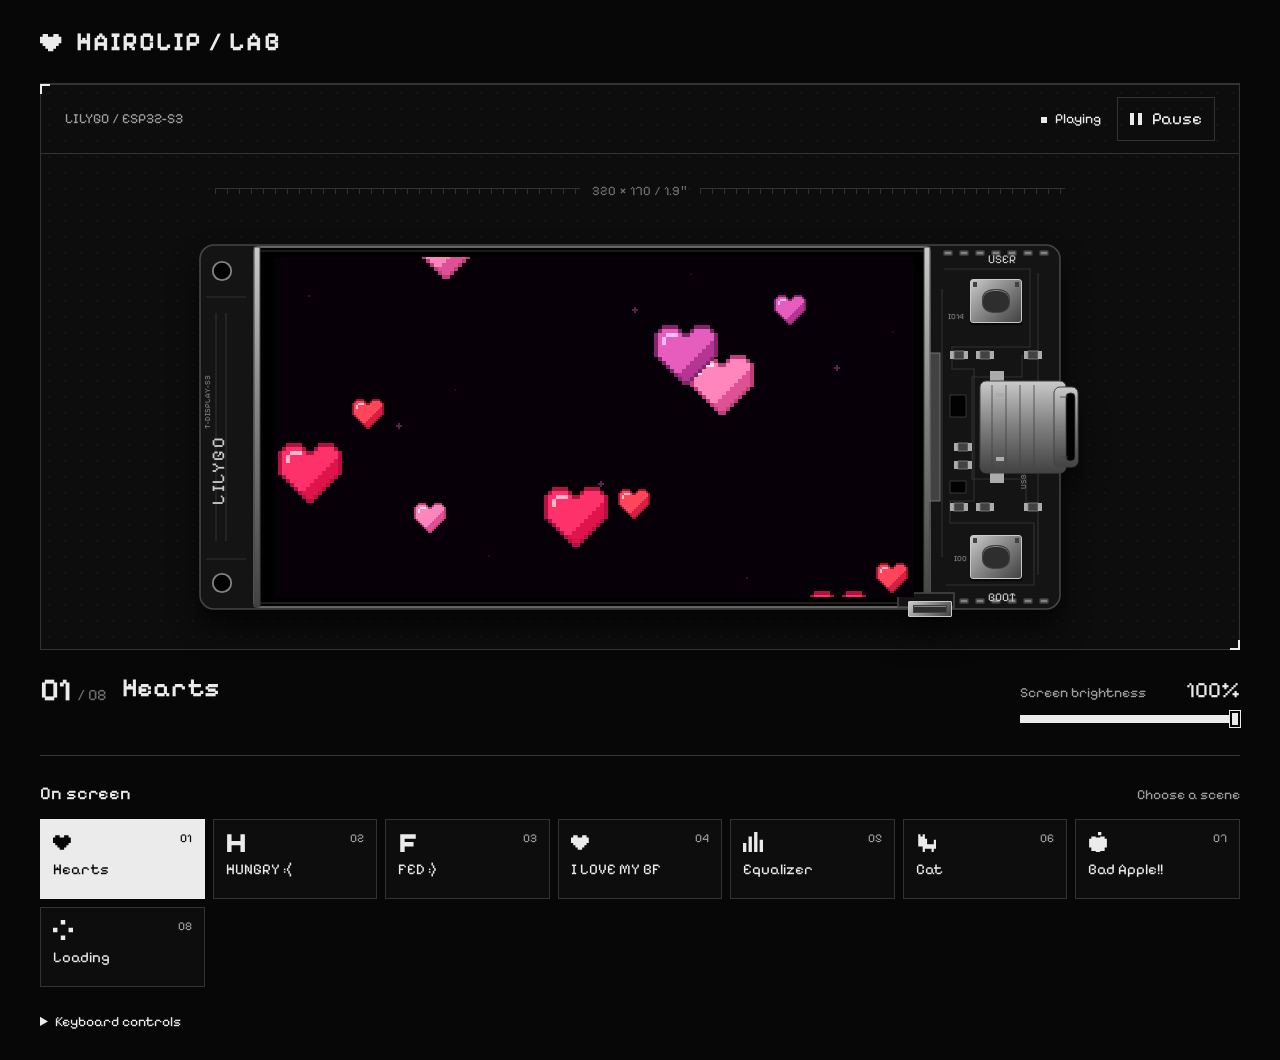
==== preview.html @ 1c654a0e "Add hair clip firmware, offline simulator and English documentation" ====
<!doctype html>
<html lang="en">
<head>
  <meta charset="utf-8">
  <meta name="viewport" content="width=device-width, initial-scale=1">
  <meta name="theme-color" content="#0b0b0b">
  <title>Hairclip Lab — LilyGO T-Display-S3</title>
  <link rel="stylesheet" href="simulator.css">
  <link rel="preload" href="assets/fonts/PixelifySans.ttf" as="font" type="font/ttf" crossorigin>
</head>
<body>
  <header class="masthead shell">
    <div class="wordmark"><svg viewBox="0 0 18 18" aria-hidden="true"><path d="M2 3h4v2h4V3h4v2h2v5h-2v2h-2v2h-2v2H6v-2H4v-2H2v-2H0V5h2z"/></svg><span>HAIRCLIP / LAB</span></div>
  </header>
  <main class="shell">
    <section class="workbench" id="workbench" aria-label="Interactive LilyGO T-Display-S3 model" data-paused="false">
      <div class="bench-toolbar">
        <span class="board-title">LILYGO / ESP32-S3</span>
        <div class="bench-actions">
          <span class="play-status" id="play-status" role="status">Playing</span>
          <button class="pause-button" id="pause" aria-pressed="false" aria-label="Pause animation"><span class="pause-icon" aria-hidden="true"></span><span id="pause-label">Pause</span></button>
        </div>
      </div>
      <div class="device-stage">
        <div class="measure" aria-hidden="true">320 × 170 / 1.9″</div>
        <div class="board-model" id="board-model">
          <svg class="hardware" viewBox="0 0 480 214" role="img" aria-label="Front view of the board: USER at upper right, BOOT at lower right, USB-C between them, RST on the bottom edge">
            <defs>
              <linearGradient id="steel" x1="0" y1="0" x2="0" y2="1">
                <stop offset="0" stop-color="var(--color-metal-light)"/>
                <stop offset=".46" stop-color="var(--color-metal)"/>
                <stop offset="1" stop-color="var(--color-metal-dark)"/>
              </linearGradient>
            </defs>
            <rect class="pcb" x="20" y="16" width="430" height="182" rx="7"/>
            <path class="trace" d="M392 28h43v39h-39v11h11v66h-12v11h42v31h-44M431 71v11h-25v51h27v12M391 38v134M439 30v151"/>
            <path class="trace" d="M23 42h20M23 173h20M28 50v114M33 50v114"/>
            <circle class="hole" cx="31" cy="29" r="4.6"/><circle class="hole" cx="31" cy="185" r="4.6"/>
            <text class="print" x="32" y="146" transform="rotate(-90 32 146)" style="font-size:9px;letter-spacing:.8px">LILYGO</text>
            <text class="tiny-print" x="25" y="108" transform="rotate(-90 25 108)">T-DISPLAY-S3</text>
            <rect class="bezel" x="47" y="17" width="338" height="180" rx="2"/>
            <rect class="glass" x="52" y="19" width="329" height="176"/>
            <path class="rib" d="M49 19h334M49 195h334"/>
            <path class="metal" d="M47 17h3v180h-3zM382 17h3v180h-3z"/>
            <rect class="component" x="385" y="70" width="5" height="74"/>
            <rect class="pad" x="392" y="19" width="4" height="2" rx=".3"/>
<rect class="pad" x="400" y="19" width="4" height="2" rx=".3"/>
<rect class="pad" x="408" y="19" width="4" height="2" rx=".3"/>
<rect class="pad" x="416" y="19" width="4" height="2" rx=".3"/>
<rect class="pad" x="424" y="19" width="4" height="2" rx=".3"/>
<rect class="pad" x="432" y="19" width="4" height="2" rx=".3"/>
<rect class="pad" x="440" y="19" width="4" height="2" rx=".3"/>
<rect class="pad" x="392" y="193" width="4" height="2" rx=".3"/>
<rect class="pad" x="400" y="193" width="4" height="2" rx=".3"/>
<rect class="pad" x="408" y="193" width="4" height="2" rx=".3"/>
<rect class="pad" x="416" y="193" width="4" height="2" rx=".3"/>
<rect class="pad" x="424" y="193" width="4" height="2" rx=".3"/>
<rect class="pad" x="432" y="193" width="4" height="2" rx=".3"/>
<rect class="pad" x="440" y="193" width="4" height="2" rx=".3"/>
            <g transform="translate(395 69)"><rect class="solder" width="2" height="4"/><rect class="component" x="2" width="5" height="4"/><rect class="solder" x="7" width="2" height="4"/></g>
<g transform="translate(408 69)"><rect class="solder" width="2" height="4"/><rect class="component" x="2" width="5" height="4"/><rect class="solder" x="7" width="2" height="4"/></g>
<g transform="translate(432 69)"><rect class="solder" width="2" height="4"/><rect class="component" x="2" width="5" height="4"/><rect class="solder" x="7" width="2" height="4"/></g>
<g transform="translate(395 145)"><rect class="solder" width="2" height="4"/><rect class="component" x="2" width="5" height="4"/><rect class="solder" x="7" width="2" height="4"/></g>
<g transform="translate(408 145)"><rect class="solder" width="2" height="4"/><rect class="component" x="2" width="5" height="4"/><rect class="solder" x="7" width="2" height="4"/></g>
<g transform="translate(432 145)"><rect class="solder" width="2" height="4"/><rect class="component" x="2" width="5" height="4"/><rect class="solder" x="7" width="2" height="4"/></g>
<g transform="translate(397 124)"><rect class="solder" width="2" height="4"/><rect class="component" x="2" width="5" height="4"/><rect class="solder" x="7" width="2" height="4"/></g>
<g transform="translate(397 115)"><rect class="solder" width="2" height="4"/><rect class="component" x="2" width="5" height="4"/><rect class="solder" x="7" width="2" height="4"/></g>
<g transform="translate(434 124)"><rect class="solder" width="2" height="4"/><rect class="component" x="2" width="5" height="4"/><rect class="solder" x="7" width="2" height="4"/></g>
<g transform="translate(434 115)"><rect class="solder" width="2" height="4"/><rect class="component" x="2" width="5" height="4"/><rect class="solder" x="7" width="2" height="4"/></g>
            <text class="print" x="414" y="25">USER</text>
            <text class="print" x="414" y="194">BOOT</text>
            <text class="tiny-print" x="394" y="53">IO14</text>
            <text class="tiny-print" x="397" y="174">IO0</text>
            <text class="tiny-print" x="369" y="189">RST</text>
            <text class="tiny-print" x="433" y="138" transform="rotate(-90 433 138)">USB-C</text>
            <rect class="chip" x="395" y="91" width="8" height="11"/>
            <rect class="chip" x="395" y="134" width="8" height="6"/>
            <rect class="solder" x="415" y="79" width="7" height="5"/>
            <rect class="solder" x="415" y="130" width="7" height="5"/>
            <rect class="metal" x="410" y="84" width="43" height="46" rx="3"/>
            <rect class="metal" x="447" y="87" width="12" height="40" rx="3"/>
            <rect class="chip" x="453" y="90" width="4.5" height="34" rx="2"/>
            <path class="rib" d="M416 86v41M423 86v41M430 86v41M437 86v41M450 92h4M450 122h4"/>
            <rect class="solder" x="418" y="90" width="4" height="2"/><rect class="solder" x="418" y="122" width="4" height="2"/>
            <rect class="pcb" x="369" y="190" width="28" height="7"/>
          </svg>
          <canvas id="screen" width="320" height="170" aria-label="Hairclip display, 320 by 170 pixels"></canvas>
          <button class="physical-button user" id="next" aria-label="USER: next scene; hold to increase brightness" title="USER · next scene / hold: brighter"><span class="switch-housing" aria-hidden="true"><span class="switch-cap"></span></span></button>
          <button class="physical-button boot" id="prev" aria-label="BOOT: previous scene; hold to decrease brightness" title="BOOT · previous scene / hold: dimmer"><span class="switch-housing" aria-hidden="true"><span class="switch-cap"></span></span></button>
          <button class="physical-button rst" id="reset" aria-label="RST: restart simulator" title="RST · restart"><span class="switch-housing" aria-hidden="true"><span class="switch-cap"></span></span></button>
        </div>
      </div>
    </section>
    <section class="readout" aria-label="Current scene and brightness">
      <div class="current-mode">
        <div class="mode-index"><span id="mode-number">01</span><span class="total">/ 08</span></div>
        <div class="mode-copy"><h2 id="mode-name">Hearts</h2></div>
      </div>
      <div class="brightness">
        <div class="brightness-label"><label for="brightness-slider">Screen brightness</label><output id="brightness-value" for="brightness-slider">100%</output></div>
        <div class="brightness-track" aria-hidden="true"><div class="brightness-level" id="brightness-level"></div></div>
        <input class="brightness-slider" id="brightness-slider" type="range" min="20" max="255" value="255" step="1" aria-label="Screen brightness">
      </div>
    </section>
    <section class="scenes" aria-label="Animation selection">
      <div class="section-head"><h3>On screen</h3><span>Choose a scene</span></div>
      <div class="scene-picker" id="scene-picker">
          <button class="scene-button" data-scene="0" aria-pressed="true" aria-label="Scene 1: Hearts">
            <svg viewBox="0 0 18 18" aria-hidden="true"><path d="M2 3h4v2h4V3h4v2h2v5h-2v2h-2v2h-2v2H6v-2H4v-2H2v-2H0V5h2z"/></svg>
            <span class="scene-number">01</span><span class="scene-label">Hearts</span>
          </button>
          <button class="scene-button" data-scene="1" aria-pressed="false" aria-label="Scene 2: HUNGRY :(">
            <svg viewBox="0 0 18 18" aria-hidden="true"><path d="M1 2h4v6h8V2h4v16h-4v-6H5v6H1z"/></svg>
            <span class="scene-number">02</span><span class="scene-label">HUNGRY :(</span>
          </button>
          <button class="scene-button" data-scene="2" aria-pressed="false" aria-label="Scene 3: FED :)">
            <svg viewBox="0 0 18 18" aria-hidden="true"><path d="M2 2h14v4H6v3h8v4H6v5H2z"/></svg>
            <span class="scene-number">03</span><span class="scene-label">FED :)</span>
          </button>
          <button class="scene-button" data-scene="3" aria-pressed="false" aria-label="Scene 4: I LOVE MY BF">
            <svg viewBox="0 0 18 18" aria-hidden="true"><path d="M2 3h4v2h4V3h4v2h2v5h-2v2h-2v2h-2v2H6v-2H4v-2H2v-2H0V5h2z"/></svg>
            <span class="scene-number">04</span><span class="scene-label">I LOVE MY BF</span>
          </button>
          <button class="scene-button" data-scene="4" aria-pressed="false" aria-label="Scene 5: Equalizer">
            <svg viewBox="0 0 18 18" aria-hidden="true"><path d="M0 10h3v8H0zm5-6h3v14H5zm5-4h3v18h-3zm5 7h3v11h-3z"/></svg>
            <span class="scene-number">05</span><span class="scene-label">Equalizer</span>
          </button>
          <button class="scene-button" data-scene="5" aria-pressed="false" aria-label="Scene 6: Cat">
            <svg viewBox="0 0 18 18" aria-hidden="true"><path d="M2 2h2v2h2V2h2v4h2v5h6V7h2v8h-2v3h-2v-3H8v3H6v-5H2z"/></svg>
            <span class="scene-number">06</span><span class="scene-label">Cat</span>
          </button>
          <button class="scene-button" data-scene="6" aria-pressed="false" aria-label="Scene 7: Bad Apple!!">
            <svg viewBox="0 0 18 18" aria-hidden="true"><path d="M9 0h3v3H9zM3 4h4v1h4V4h4v2h2v8h-2v3h-4v1H7v-1H3v-3H1V6h2z"/></svg>
            <span class="scene-number">07</span><span class="scene-label">Bad Apple!!</span>
          </button>
          <button class="scene-button" data-scene="7" aria-pressed="false" aria-label="Scene 8: Loading">
            <svg viewBox="0 0 18 18" aria-hidden="true"><path d="M7 0h4v4H7zM14 7h4v4h-4zM7 14h4v4H7zM0 7h4v4H0z"/></svg>
            <span class="scene-number">08</span><span class="scene-label">Loading</span>
          </button>
      </div>
    </section>
    <footer class="page-footer">
      <details class="keyboard-help"><summary>Keyboard controls</summary><p><kbd>←</kbd> <kbd>→</kbd> — change scenes; hold to adjust brightness.<br><kbd>1</kbd>–<kbd>8</kbd> — select a scene.<br><kbd>P</kbd> — pause · <kbd>R</kbd> — reset.</p></details>
    </footer>
  </main>
  <script>
    (() => {
      const WIDTH = 320;
      const HEIGHT = 170;
      const SCENE_COUNT = 8;
      const PAGE_INDICATOR_MS = 1500;
      const canvas = document.getElementById('screen');
      const ctx = canvas.getContext('2d');
      ctx.imageSmoothingEnabled = false;
      const modeName = document.getElementById('mode-name');
      const brightnessValue = document.getElementById('brightness-value');
      const brightnessLevel = document.getElementById('brightness-level');
      const brightnessSlider = document.getElementById('brightness-slider');
      const modeNumber = document.getElementById('mode-number');
      const sceneButtons = [...document.querySelectorAll('[data-scene]')];
      const pauseButton = document.getElementById('pause');
      const workbench = document.getElementById('workbench');

      const sceneNames = ['Hearts', 'HUNGRY :(', 'FED :)', 'I LOVE MY BF', 'Equalizer', 'Cat', 'Bad Apple!!', 'Loading'];
      let scene = 0;
      let brightness = 255;
      let showBrightnessIndicator = false;
      let brightnessChangedAt = 0;
      let sceneStarted = performance.now();
      let lastFrame = 0;
      let paused = false;
      let pausedAt = 0;
      let pausedDuration = 0;

      const BRIGHTNESS_MIN = 20;
      const BRIGHTNESS_MAX = 255;
      const BRIGHTNESS_STEP = 4;
      const LONG_PRESS_MS = 200;
      const BRIGHTNESS_REPEAT_MS = 60;

      const glyphs = {
        H: [17, 17, 17, 31, 17, 17, 17],
        U: [17, 17, 17, 17, 17, 17, 14],
        N: [17, 25, 25, 21, 19, 19, 17],
        G: [14, 17, 16, 23, 17, 17, 14],
        R: [30, 17, 17, 30, 20, 18, 17],
        Y: [17, 17, 10, 4, 4, 4, 4],
        F: [31, 16, 16, 30, 16, 16, 16],
        E: [31, 16, 16, 30, 16, 16, 31],
        D: [30, 17, 17, 17, 17, 17, 30],
        I: [31, 4, 4, 4, 4, 4, 31],
        L: [16, 16, 16, 16, 16, 16, 31],
        O: [14, 17, 17, 17, 17, 17, 14],
        V: [17, 17, 17, 17, 17, 10, 4],
        M: [17, 27, 21, 21, 17, 17, 17],
        B: [30, 17, 17, 30, 17, 17, 30]
      };
      const loadingPositions = [[150, 23], [187, 38], [202, 75], [187, 112],
        [150, 127], [113, 112], [98, 75], [113, 38]];
      const loadingFade = [255, 204, 153, 110, 77, 53, 35, 24];

      function rgb565(r, g, b) {
        return ((r & 248) << 8) | ((g & 252) << 3) | (b >> 3);
      }

      function color565(value) {
        const r = (value >> 11) & 31;
        const g = (value >> 5) & 63;
        const b = value & 31;
        return `rgb(${Math.round(r * 255 / 31)},${Math.round(g * 255 / 63)},${Math.round(b * 255 / 31)})`;
      }

      function color(r, g, b) { return color565(rgb565(r, g, b)); }

      function fillCircle(x, y, radius, fill) {
        ctx.beginPath();
        ctx.arc(x, y, radius, 0, Math.PI * 2);
        ctx.fillStyle = fill;
        ctx.fill();
      }

      function fillRoundRect(x, y, width, height, radius, fill) {
        ctx.beginPath();
        ctx.roundRect(x, y, width, height, radius);
        ctx.fillStyle = fill;
        ctx.fill();
      }

      function drawSceneDots() {
        for (let i = 0; i < SCENE_COUNT; i++) {
          const x = WIDTH / 2 - (SCENE_COUNT - 1) * 6 + i * 12;
          fillCircle(x, 8, 2,
            i === scene ? color(255, 255, 255) : color(72, 72, 72));
        }
      }

      function drawHearts(elapsed) {
        ctx.fillStyle = color(8, 0, 12);
        ctx.fillRect(0, 0, WIDTH, HEIGHT);
        for (let i = 0; i < 12; i++) {
          const glow = (Math.sin(elapsed * 0.0013 + i * 2.1) + 1) * 0.5;
          const x = (i * 73 + 17) % WIDTH;
          const y = (i * 47 + 19) % HEIGHT;
          ctx.fillStyle = color(Math.trunc(30 + glow * 65),
            Math.trunc(10 + glow * 30), Math.trunc(30 + glow * 50));
          ctx.fillRect(x, y, 1, 1);
          if (glow > 0.75) {
            ctx.fillRect(x - 1, y, 3, 1);
            ctx.fillRect(x, y - 1, 1, 3);
          }
        }

        const baseX = [18, 52, 85, 117, 153, 185, 220, 253, 286, 311, 72, 205];
        const sizes = [5, 2, 6, 3, 7, 1, 4, 2, 5, 3, 0, 4];
        for (let i = 0; i < 12; i++) {
          const speed = 0.018 + sizes[i] * 0.003 + (i % 3) * 0.002;
          const travel = (elapsed * speed + i * 47) % (HEIGHT + 60);
          const y = HEIGHT + 22 - Math.trunc(travel);
          const x = baseX[i] + Math.trunc(Math.sin(elapsed * 0.0012 + i * 1.7) * (5 + i % 4));
          drawAssetFrame('floating-hearts', x - 22, y - 22, sizes[i] + (i % 4) * 8);
        }
      }

      function drawBigWord(word, x, y, cellW, cellH, letterSpacing, fill) {
        let cursorX = x;
        for (let index = 0; index < word.length; index++) {
          const letter = word[index];
          if (letter === ' ') {
            cursorX += cellW * 2;
            continue;
          }
          const rows = glyphs[letter] || glyphs.D;
          for (let col = 0; col < 5; col++) {
            const mask = 1 << (4 - col);
            let row = 0;
            while (row < 7) {
              while (row < 7 && !(rows[row] & mask)) row++;
              const firstRow = row;
              while (row < 7 && (rows[row] & mask)) row++;
              if (row > firstRow) {
                ctx.fillStyle = fill;
                ctx.fillRect(cursorX + col * cellW, y + firstRow * cellH,
                  cellW, (row - firstRow) * cellH);
              }
            }
          }
          cursorX += cellW * 5;
          if (word[index + 1] && word[index + 1] !== ' ') {
            cursorX += cellW + letterSpacing;
          }
        }
      }

      function bigWordWidth(word, cellW, letterSpacing) {
        let width = 0;
        for (let i = 0; i < word.length; i++) {
          if (word[i] === ' ') {
            width += cellW * 2;
          } else {
            width += cellW * 5;
            if (word[i + 1] && word[i + 1] !== ' ') width += cellW + letterSpacing;
          }
        }
        return width;
      }

      // BEGIN GENERATED ANIMATION ASSETS
      const animationAssets = {"cat-walk":{"width":152,"height":120,"frames":32,"columns":8,"uri":"[data-uri]"},"heart-beat":{"width":72,"height":72,"frames":32,"columns":8,"uri":"[data-uri]"},"floating-hearts":{"width":44,"height":44,"frames":32,"columns":8,"uri":"[data-uri]"},"bad-apple":{"width":320,"height":170,"frames":93,"columns":8,"uri":"[data-uri]","period":6200}};
      // END GENERATED ANIMATION ASSETS
      const animationSheets = Object.fromEntries(Object.entries(animationAssets).map(([name, asset]) => {
        const sheet = new Image();
        sheet.src = asset.uri;
        return [name, sheet];
      }));

      function drawAssetFrame(name, x, y, index) {
        const asset = animationAssets[name];
        const sheet = animationSheets[name];
        if (!sheet.complete || !sheet.naturalWidth) return;
        ctx.drawImage(sheet, (index % asset.columns) * asset.width,
          Math.floor(index / asset.columns) * asset.height, asset.width, asset.height,
          Math.trunc(x), Math.trunc(y), asset.width, asset.height);
      }

      function drawAnimationFrame(name, x, y, elapsed, period) {
        drawAssetFrame(name, x, y,
          Math.floor((elapsed % period) * animationAssets[name].frames / period));
      }

      function drawLoveMessage(elapsed) {
        ctx.fillStyle = '#000';
        ctx.fillRect(0, 0, WIDTH, HEIGHT);
        const cellW = 9;
        const cellH = 9;
        const letterSpacing = 2;
        const lineHeight = 7 * cellH;
        const lineGap = 8;
        const top = Math.trunc((HEIGHT - lineHeight * 2 - lineGap) / 2);
        const bottomLine = 'MY BF';
        const heartGap = 12;
        const heart = animationAssets['heart-beat'];
        const bottomWidth = bigWordWidth(bottomLine, cellW, letterSpacing) + heartGap + heart.width;
        const bottomX = Math.trunc((WIDTH - bottomWidth) / 2);
        const bottomY = top + lineHeight + lineGap;

        ctx.fillStyle = color(255, 255, 255);
        drawBigWord('I LOVE', Math.trunc((WIDTH - bigWordWidth('I LOVE', cellW, letterSpacing)) / 2),
          top, cellW, cellH, letterSpacing, color(255, 255, 255));
        drawBigWord(bottomLine, bottomX, bottomY, cellW, cellH,
          letterSpacing, color(255, 255, 255));
        drawAnimationFrame('heart-beat',
          bottomX + bigWordWidth(bottomLine, cellW, letterSpacing) + heartGap,
          bottomY + Math.trunc((lineHeight - heart.height) / 2), elapsed, 900);
      }

      function equalizerLevel(time, bar) {
        const swell = (Math.sin(time * 0.0037 + bar * 0.63) + 1) * 0.5;
        const detail = (Math.sin(time * 0.0089 - bar * 1.31) + 1) * 0.5;
        const envelope = (Math.sin(time * 0.0013 - bar * 0.21) + 1) * 0.5;
        return 2 + 5 * (0.50 * swell + 0.28 * detail + 0.22 * envelope);
      }

      function drawEqualizer(elapsed) {
        const reds = [20,20,20,30,40,60,85,115,145,175,205,230,250,255,255,255];
        const greens = [235,225,210,190,165,140,115,90,70,55,45,40,45,60,80,105];
        const blues = [190,210,235,255,255,255,255,255,255,255,250,230,210,185,155,135];
        const baseline = 158;
        ctx.fillStyle = color(3, 4, 10);
        ctx.fillRect(0, 0, WIDTH, HEIGHT);
        for (let i = 0; i < 16; i++) {
          const x = 1 + i * 20;
          const level = equalizerLevel(elapsed, i);
          let peak = level;
          for (let age = 50; age <= 500 && age <= elapsed; age += 50) {
            peak = Math.max(peak, equalizerLevel(elapsed - age, i) - age * 0.003);
          }
          for (let segment = 0; segment < 7; segment++) {
            const active = segment < Math.trunc(level);
            const y = baseline - (segment + 1) * 20;
            const gain = active ? 0.85 : 0.055;
            ctx.fillStyle = color(reds[i]*gain, greens[i]*gain, blues[i]*gain);
            ctx.fillRect(x, y, 18, 18);
            if (active) {
              ctx.fillStyle = color(reds[i]/2, greens[i]/2, blues[i]/2);
              ctx.fillRect(x, y+16, 18, 2);
            }
          }
          ctx.fillStyle = color((reds[i]+255)/2, (greens[i]+255)/2, (blues[i]+255)/2);
          ctx.fillRect(x, baseline - Math.trunc(peak)*20 - 6, 18, 4);
          ctx.fillStyle = color(reds[i]/4, greens[i]/4, blues[i]/4);
          for (let tile = 0; tile < 2; tile++) {
            ctx.fillRect(x + tile*12, baseline+4, 6, 4);
          }
        }
      }

      function drawWalkingCat(elapsed) {
        ctx.fillStyle = '#000';
        ctx.fillRect(0, 0, WIDTH, HEIGHT);
        const cat = animationAssets['cat-walk'];
        const cycle = WIDTH + cat.width - 8;
        const travel = Math.floor(elapsed * 4 / 65) % cycle;
        drawAnimationFrame('cat-walk', WIDTH - 4 - travel,
          (HEIGHT - cat.height) / 2, elapsed, 1000);
      }

      function drawLoading(elapsed) {
        const head = Math.floor(elapsed / 100) % 8;
        ctx.fillStyle = color(3, 5, 12);
        ctx.fillRect(0, 0, WIDTH, HEIGHT);

        for (let i = 0; i < loadingPositions.length; i++) {
          const age = (head + 8 - i) % 8;
          const level = loadingFade[age];
          ctx.fillStyle = color(level, level, level);
          ctx.fillRect(loadingPositions[i][0], loadingPositions[i][1], 20, 20);
        }
      }

      function drawMovingText(elapsed, hungry) {
        const background = hungry ? color(25, 5, 13) : color(3, 20, 24);
        ctx.fillStyle = background;
        ctx.fillRect(0, 0, WIDTH, HEIGHT);

        const word = hungry ? 'HUNGRY' : 'FED';
        const mouth = hungry ? '(' : ')';
        const cellW = hungry ? 8 : 15;
        const cellH = hungry ? 23 : 22;
        const letterSpacing = hungry ? 2 : 0;
        const wordLength = hungry ? 6 : 3;
        const textWidth = wordLength * 5 * cellW
          + (wordLength - 1) * (cellW + letterSpacing);
        const textHeight = 7 * cellH;
        ctx.font = 'bold 128px Arial, sans-serif';
        const eyesWidth = Math.ceil(ctx.measureText(':').width);
        ctx.font = '128px Arial, sans-serif';
        const mouthWidth = Math.ceil(ctx.measureText(mouth).width);
        const emoticonWidth = eyesWidth + mouthWidth;
        const gap = 14;
        const itemWidth = textWidth + gap + emoticonWidth;
        const period = itemWidth + 14;
        const offset = Math.trunc(elapsed / 10) % period;
        const y = (HEIGHT - textHeight) / 2;
        const textColor = hungry ? color(255, 100, 83) : color(92, 255, 190);

        ctx.textAlign = 'left';
        ctx.textBaseline = 'middle';
        for (let x = -offset; x < WIDTH; x += period) {
          drawBigWord(word, x, y, cellW, cellH, letterSpacing, textColor);
          ctx.fillStyle = textColor;
          const emoticonX = x + textWidth + gap;
          ctx.font = 'bold 128px Arial, sans-serif';
          ctx.fillText(':', emoticonX, HEIGHT / 2);
          ctx.font = '128px Arial, sans-serif';
          ctx.fillText(mouth, emoticonX + eyesWidth, HEIGHT / 2);
        }
      }

      function setScene(nextScene) {
        scene = (nextScene + SCENE_COUNT) % SCENE_COUNT;
        sceneStarted = performance.now();
        pausedDuration = 0;
        if (paused) pausedAt = sceneStarted;
        modeName.textContent = sceneNames[scene];
        modeNumber.textContent = String(scene + 1).padStart(2, '0');
        sceneButtons.forEach(button => button.setAttribute('aria-pressed', String(Number(button.dataset.scene) === scene)));
      }

      function updatePlayback() {
        workbench.dataset.paused = String(paused);
        pauseButton.setAttribute('aria-pressed', String(paused));
        pauseButton.setAttribute('aria-label', paused ? 'Resume animation' : 'Pause animation');
        document.getElementById('pause-label').textContent = paused ? 'Resume' : 'Pause';
        document.getElementById('play-status').textContent = paused ? 'Paused' : 'Playing';
      }

      function togglePause() {
        const now = performance.now();
        if (paused) pausedDuration += now - pausedAt;
        else pausedAt = now;
        paused = !paused;
        updatePlayback();
      }

      function renderBrightness() {
        const percent = Math.round(brightness * 100 / BRIGHTNESS_MAX);
        canvas.style.filter = `brightness(${brightness / BRIGHTNESS_MAX})`;
        brightnessValue.textContent = `${percent}%`;
        brightnessLevel.style.width = `${percent}%`;
        brightnessSlider.value = brightness;
        brightnessSlider.setAttribute('aria-valuetext', `${percent}%`);
      }

      function adjustBrightness(direction) {
        showBrightnessIndicator = true;
        brightnessChangedAt = performance.now();
        const nextBrightness = Math.max(BRIGHTNESS_MIN,
          Math.min(BRIGHTNESS_MAX, brightness + direction * BRIGHTNESS_STEP));
        if (nextBrightness === brightness) return;
        brightness = nextBrightness;
        renderBrightness();
      }
      renderBrightness();

      function drawBrightnessIndicator(now) {
        if (!showBrightnessIndicator) return;
        if (now - brightnessChangedAt > 1200) {
          showBrightnessIndicator = false;
          return;
        }
        const y = HEIGHT - 4;
        fillRoundRect(0, y, WIDTH, 4, 2, color(45, 45, 50));
        fillRoundRect(0, y, brightness * WIDTH / BRIGHTNESS_MAX, 4, 2,
          color(235, 235, 245));
      }

      function createButtonAction(direction, sceneStep) {
        let holdTimer = 0;
        let repeatTimer = 0;
        let adjusted = false;
        let active = false;
        const buttons = [];

        function start() {
          if (active) return;
          active = true;
          buttons.forEach(button => button.dataset.pressed = 'true');
          adjusted = false;
          holdTimer = setTimeout(() => {
            if (!active) return;
            adjusted = true;
            adjustBrightness(direction);
            repeatTimer = setInterval(() => adjustBrightness(direction), BRIGHTNESS_REPEAT_MS);
          }, LONG_PRESS_MS);
        }

        function end(registerTap = true) {
          if (!active) return;
          active = false;
          buttons.forEach(button => delete button.dataset.pressed);
          clearTimeout(holdTimer);
          clearInterval(repeatTimer);
          if (!adjusted && registerTap) setScene(scene + sceneStep);
        }

        function bindButton(button) {
          buttons.push(button);
          button.addEventListener('pointerdown', event => {
            if (event.button !== 0) return;
            event.preventDefault();
            button.focus({ preventScroll: true });
            start();
            button.setPointerCapture(event.pointerId);
          });
          button.addEventListener('pointerup', () => end());
          button.addEventListener('pointercancel', () => end(false));
          button.addEventListener('lostpointercapture', () => end(false));
          button.addEventListener('keydown', event => {
            if (event.key === ' ' || event.key === 'Enter') {
              event.preventDefault();
              if (!event.repeat) start();
            }
          });
          button.addEventListener('keyup', event => {
            if (event.key === ' ' || event.key === 'Enter') {
              event.preventDefault();
              end();
            }
          });
          button.addEventListener('blur', () => end(false));
          button.addEventListener('click', event => {
            if (event.detail === 0) setScene(scene + sceneStep);
          });
        }

        return { start, end, bindButton };
      }

      const previousAction = createButtonAction(-1, -1);
      const nextAction = createButtonAction(1, 1);
      previousAction.bindButton(document.getElementById('prev'));
      nextAction.bindButton(document.getElementById('next'));
      function resetSimulator() {
        previousAction.end(false);
        nextAction.end(false);
        paused = false;
        brightness = BRIGHTNESS_MAX;
        showBrightnessIndicator = false;
        renderBrightness();
        updatePlayback();
        setScene(0);
      }

      document.getElementById('reset').addEventListener('click', resetSimulator);
      pauseButton.addEventListener('click', togglePause);
      sceneButtons.forEach(button => button.addEventListener('click', () => {
        previousAction.end(false);
        nextAction.end(false);
        setScene(Number(button.dataset.scene));
      }));
      brightnessSlider.addEventListener('input', () => {
        previousAction.end(false);
        nextAction.end(false);
        brightness = Math.max(BRIGHTNESS_MIN, Math.min(BRIGHTNESS_MAX, Number(brightnessSlider.value)));
        showBrightnessIndicator = true;
        brightnessChangedAt = performance.now();
        renderBrightness();
      });
      document.addEventListener('keydown', event => {
        if (event.ctrlKey || event.metaKey || event.altKey || event.target?.matches?.('input, textarea, select')) return;
        if (event.key === 'ArrowLeft' || event.key === 'ArrowRight') {
          event.preventDefault();
          if (!event.repeat) (event.key === 'ArrowLeft' ? previousAction : nextAction).start();
        }
        if (event.key.toLowerCase() === 'r' && !event.repeat) resetSimulator();
        if (event.key.toLowerCase() === 'p' && !event.repeat) {
          event.preventDefault();
          togglePause();
        }
        if (/^[1-7]$/.test(event.key) && !event.repeat) setScene(Number(event.key) - 1);
      });
      document.addEventListener('keyup', event => {
        if (event.key === 'ArrowLeft') previousAction.end();
        if (event.key === 'ArrowRight') nextAction.end();
      });
      window.addEventListener('blur', () => {
        previousAction.end(false);
        nextAction.end(false);
      });
      document.addEventListener('visibilitychange', () => {
        if (document.hidden) {
          previousAction.end(false);
          nextAction.end(false);
        }
      });

      setScene(0);
      updatePlayback();

      function render(now) {
        requestAnimationFrame(render);
        if (now - lastFrame < 35) return;
        lastFrame = now;
        const elapsed = (paused ? pausedAt : now) - sceneStarted - pausedDuration;
        if (scene === 0) drawHearts(elapsed);
        else if (scene === 1) drawMovingText(elapsed, true);
        else if (scene === 2) drawMovingText(elapsed, false);
        else if (scene === 3) drawLoveMessage(elapsed);
        else if (scene === 4) drawEqualizer(elapsed);
        else if (scene === 5) drawWalkingCat(elapsed);
        else if (scene === 6) {
          ctx.fillStyle = '#000';
          ctx.fillRect(0, 0, WIDTH, HEIGHT);
          drawAnimationFrame('bad-apple', 0, 0, elapsed, animationAssets['bad-apple'].period);
        } else drawLoading(elapsed);
        drawBrightnessIndicator(now);
        if (now - sceneStarted < PAGE_INDICATOR_MS) drawSceneDots();
      }

      requestAnimationFrame(render);
    })();
  </script>
</body>
</html>
---- simulator.css ----
/* Hallmark · macrostructure: Workbench · theme: Terminal / monochrome · nav: N8 Terminal · footer: Ft2 Inline
 * Enrichment: interactive SVG hardware · audience: owner · use: preview animations
 * Pre-emit critique: philosophy 4, hierarchy 4, execution 4, specificity 5, restraint 4, variety 4
 */
@import url('tokens.css');
* { box-sizing: border-box; }
html, body { margin: 0; overflow-x: clip; }
body {
  min-height: 100vh;
  background: var(--color-paper);
  color: var(--color-ink);
  font: var(--text-body)/1.5 var(--font-body);
}
button, input { font: inherit; }
button { color: inherit; cursor: pointer; touch-action: manipulation; }
button, a, input, summary { -webkit-tap-highlight-color: var(--color-clear); }
button:focus-visible, a:focus-visible, input:focus-visible, summary:focus-visible {
  outline: 2px solid var(--color-focus); outline-offset: 5px;
}
button:disabled { opacity: .4; cursor: default; }
button { user-select: none; }
svg { display: block; }
a { color: inherit; text-underline-offset: 4px; }
.shell { width: min(1200px, calc(100% - 32px)); margin-inline: auto; }
.masthead {
  min-height: 84px; display: flex; align-items: center; justify-content: flex-start;
  gap: var(--space-md);
  border-bottom: 1px solid var(--color-rule);
}
.wordmark { display: inline-flex; gap: 12px; align-items: center; font: 700 26px/1 var(--font-display); letter-spacing: .04em; }
.wordmark svg { width: 24px; height: 24px; fill: currentColor; }
.workbench {
  position: relative; border: 1px solid var(--color-rule);
  background-color: var(--color-panel);
  background-image: radial-gradient(var(--color-grid) .8px, var(--color-clear) .8px);
  background-size: 16px 16px;
}
.workbench::before, .workbench::after { content: ''; position: absolute; width: 8px; height: 8px; border: solid var(--color-ink); pointer-events: none; }
.workbench::before { top: -1px; left: -1px; border-width: 2px 0 0 2px; }
.workbench::after { bottom: -1px; right: -1px; border-width: 0 2px 2px 0; }
.bench-toolbar { min-height: 56px; padding: 12px 16px; display: flex; align-items: center; justify-content: space-between; gap: var(--space-md); border-bottom: 1px solid var(--color-rule); }
.board-title { font-size: var(--text-sm); color: var(--color-muted); }
.bench-actions { display: flex; gap: var(--space-md); align-items: center; }
.play-status { display: none; font-size: var(--text-sm); }
.play-status::before { content: ''; display: inline-block; width: 6px; height: 6px; margin-right: 8px; background: var(--color-ink); }
[data-paused='true'] .play-status::before { background: var(--color-clear); outline: 1px solid var(--color-muted); }
.pause-button { display: inline-flex; gap: 10px; align-items: center; background: var(--color-clear); border: 1px solid var(--color-rule); padding: 8px 12px; min-height: 40px; white-space: nowrap; }
.pause-button:hover { background: var(--color-raised); border-color: var(--color-muted); }
.pause-button:active { transform: translateY(1px); }
.pause-icon { display: block; width: 12px; height: 12px; border-left: 4px solid currentColor; border-right: 4px solid currentColor; }
[data-paused='true'] .pause-icon { border: 0; background: currentColor; clip-path: polygon(0 0, 100% 50%, 0 100%); }
.device-stage { padding: 24px 8px 8px; }
.measure { margin: 0 auto; max-width: 850px; display: flex; gap: 12px; align-items: center; justify-content: center; color: var(--color-faint); font-size: 13px; }
.measure::before, .measure::after { content: ''; height: 5px; flex: 1; border-top: 1px solid var(--color-rule); background: repeating-linear-gradient(90deg, var(--color-rule) 0 1px, var(--color-clear) 1px 12px); }
.board-model { position: relative; width: min(960px, 100%); aspect-ratio: 480 / 214; margin: 12px auto 0; filter: drop-shadow(0 18px 14px var(--color-shadow)); }
.hardware { position: absolute; inset: 0; width: 100%; height: 100%; pointer-events: none; }
.hardware .pcb { fill: var(--color-pcb); stroke: var(--color-pcb-edge); stroke-width: .8; }
.hardware .trace { fill: none; stroke: var(--color-trace); stroke-width: .6; }
.hardware .print { fill: var(--color-metal-light); font: 6px var(--font-display); }
.hardware .tiny-print { fill: var(--color-metal); font: 4px var(--font-display); }
.hardware .pad { fill: var(--color-metal); stroke: var(--color-metal-dark); stroke-width: .7; }
.hardware .hole { fill: var(--color-bezel); stroke: var(--color-metal); stroke-width: .9; }
.hardware .solder { fill: var(--color-solder); }
.hardware .chip { fill: var(--color-bezel); stroke: var(--color-metal-dark); stroke-width: .4; }
.hardware .component { fill: var(--color-metal-dark); stroke: var(--color-metal); stroke-width: .4; }
.hardware .metal { fill: url('#steel'); stroke: var(--color-metal-dark); stroke-width: .5; }
.hardware .bezel { fill: var(--color-bezel); stroke: var(--color-metal); stroke-width: .7; }
.hardware .glass { fill: var(--color-glass); }
.hardware .rib { stroke: var(--color-metal-dark); stroke-width: .4; }
.board-model canvas { position: absolute; left: 11.875%; top: 10.28037383%; width: 66.66666667%; height: 79.43925234%; display: block; image-rendering: pixelated; background: var(--color-glass); }
.physical-button {
  position: absolute; left: 82.91666667%; width: 8.33333333%; height: 18.69158879%;
  display: grid; place-items: center; padding: 0; border: 0; background: var(--color-clear);
  touch-action: none;
}
.physical-button.user { top: 11.21495327%; }
.physical-button.boot { top: 71.02803738%; }
.switch-housing { position: relative; display: grid; place-items: center; width: 65%; height: 55%; background: linear-gradient(135deg, var(--color-metal-light), var(--color-metal-dark)); border: 1px solid var(--color-metal-light); border-radius: var(--radius-hardware); box-shadow: 0 2px 1px var(--color-shadow); }
.switch-housing::before, .switch-housing::after { content: ''; position: absolute; width: 7%; height: 12%; top: 5%; background: var(--color-metal-dark); }
.switch-housing::before { left: 5%; }
.switch-housing::after { right: 5%; }
.switch-cap { width: 58%; height: 58%; border: 1px solid var(--color-metal-dark); background: var(--color-switch); border-radius: 40%; box-shadow: inset 0 1px var(--color-metal); transition: transform var(--dur-fast) var(--ease-out); }
.physical-button:hover .switch-cap { background: var(--color-metal-dark); }
.physical-button[data-pressed='true'] .switch-cap, .physical-button:active .switch-cap { transform: translateY(1px) scale(.92); background: var(--color-bezel); box-shadow: none; }
.physical-button.rst { left: 76.45833333%; top: 85.51401869%; width: 7.5%; height: 14.01869159%; }
.rst .switch-housing { width: 62%; height: 28%; border-radius: 1px; }
.rst .switch-housing::before, .rst .switch-housing::after { display: none; }
.rst .switch-cap { width: 80%; height: 55%; border-radius: 0; }
.physical-button:focus-visible { outline-offset: 0; }
.readout { display: grid; gap: 20px; padding: 24px 0; border-bottom: 1px solid var(--color-rule); }
.current-mode { display: flex; gap: 16px; align-items: flex-start; min-width: 0; }
.mode-index { display: flex; gap: 6px; align-items: baseline; font-size: 32px; line-height: 1; font-weight: 600; }
.mode-index .total { color: var(--color-faint); font-size: 16px; font-weight: 400; }
h2 { margin: 0; font-size: 26px; font-weight: 600; line-height: 1.1; }
.mode-copy { min-width: 0; }
.brightness { min-width: 0; }
.brightness-label { display: flex; justify-content: space-between; align-items: baseline; gap: 12px; }
.brightness-label label { color: var(--color-muted); font-size: var(--text-sm); }
.brightness-label output { font-size: 22px; }
.brightness-track { height: 8px; margin-top: 8px; background: var(--color-rule); }
.brightness-level { height: 100%; width: 100%; background: var(--color-ink); }
.brightness-slider { display: block; width: 100%; height: 24px; margin: -16px 0 0; appearance: none; background: var(--color-clear); cursor: ew-resize; position: relative; }
.brightness-slider::-webkit-slider-runnable-track { height: 8px; background: var(--color-clear); }
.brightness-slider::-webkit-slider-thumb { appearance: none; width: 10px; height: 16px; margin-top: -4px; background: var(--color-ink); border: 2px solid var(--color-paper); outline: 1px solid var(--color-ink); border-radius: 0; }
.brightness-slider::-moz-range-track { height: 8px; background: var(--color-clear); }
.brightness-slider::-moz-range-thumb { width: 8px; height: 14px; background: var(--color-ink); border: 2px solid var(--color-paper); border-radius: 0; }
.scenes { padding-top: var(--space-lg); }
.section-head { display: flex; justify-content: space-between; align-items: baseline; gap: 16px; margin-bottom: 12px; }
.section-head h3 { margin: 0; font-size: 18px; font-weight: 500; }
.section-head span { font-size: var(--text-sm); color: var(--color-muted); }
.scene-picker { display: grid; grid-template-columns: repeat(2, minmax(0, 1fr)); gap: 8px; }
.scene-button { display: grid; grid-template-columns: 20px minmax(0, 1fr); grid-template-rows: 20px auto; gap: 8px; text-align: left; padding: 12px; border: 1px solid var(--color-rule); background: var(--color-panel); min-height: 80px; }
.scene-button .scene-number { color: var(--color-muted); font-size: 12px; grid-column: 2; justify-self: end; line-height: 1; }
.scene-button svg { width: 20px; height: 20px; fill: currentColor; grid-row: 1; grid-column: 1; }
.scene-button .scene-label { grid-column: 1 / -1; font-size: 15px; line-height: 1.2; white-space: nowrap; }
.scene-button:hover { border-color: var(--color-muted); background: var(--color-raised); }
.scene-button:active { transform: translateY(1px); }
.scene-button[aria-pressed='true'] { background: var(--color-ink); color: var(--color-paper); border-color: var(--color-ink); }
.scene-button[aria-pressed='true'] .scene-number { color: var(--color-paper); }
.page-footer { display: flex; flex-wrap: wrap; gap: 12px; justify-content: space-between; align-items: start; padding: 24px 0 28px; color: var(--color-muted); font-size: var(--text-sm); }
.keyboard-help { min-width: 0; }
.keyboard-help summary { cursor: pointer; white-space: nowrap; color: var(--color-ink); }
.keyboard-help p { max-width: 36ch; padding-top: 12px; }
kbd { border: 1px solid var(--color-rule); padding: 0 5px; font-family: var(--font-body); color: var(--color-ink); white-space: nowrap; }
.visually-hidden { position: absolute; width: 1px; height: 1px; padding: 0; margin: -1px; overflow: clip; clip-path: inset(50%); white-space: nowrap; border: 0; }
@media (max-width: 420px) {
  #pause-label { display: none; }
  .pause-button { justify-content: center; width: 40px; padding: 8px; }
}
@media (min-width: 640px) {
  .shell { width: min(1200px, calc(100% - 64px)); }
  .bench-toolbar { padding-inline: 24px; }
  .device-stage { padding: 28px 24px 8px; }
  .play-status { display: inline; }
  .readout { grid-template-columns: minmax(0, 1fr) 220px; }
  .scene-picker { grid-template-columns: repeat(4, minmax(0, 1fr)); }
}
@media (min-width: 1000px) {
  .scene-picker { grid-template-columns: repeat(7, minmax(0, 1fr)); }
}
@media (prefers-reduced-motion: reduce) {
  *, *::before, *::after { transition: none !important; scroll-behavior: auto !important; }
}
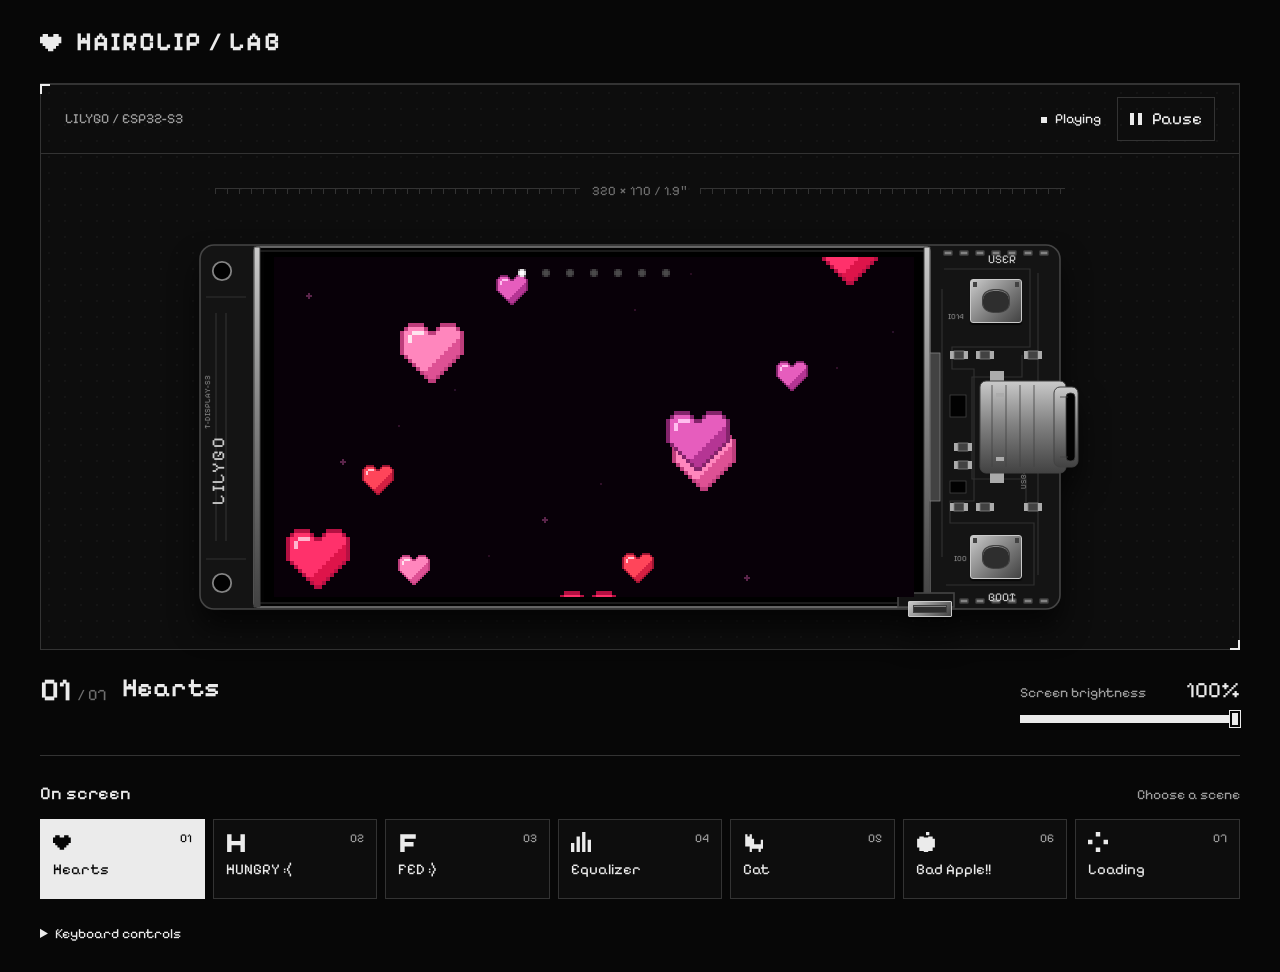
==== commit 60f3403f: "Remove scene and clarify firmware upload steps" ====
--- a/preview.html
+++ b/preview.html
@@ -93,7 +93,7 @@
     </section>
     <section class="readout" aria-label="Current scene and brightness">
       <div class="current-mode">
-        <div class="mode-index"><span id="mode-number">01</span><span class="total">/ 08</span></div>
+        <div class="mode-index"><span id="mode-number">01</span><span class="total">/ 07</span></div>
         <div class="mode-copy"><h2 id="mode-name">Hearts</h2></div>
       </div>
       <div class="brightness">
@@ -117,37 +117,33 @@
             <svg viewBox="0 0 18 18" aria-hidden="true"><path d="M2 2h14v4H6v3h8v4H6v5H2z"/></svg>
             <span class="scene-number">03</span><span class="scene-label">FED :)</span>
           </button>
-          <button class="scene-button" data-scene="3" aria-pressed="false" aria-label="Scene 4: I LOVE MY BF">
-            <svg viewBox="0 0 18 18" aria-hidden="true"><path d="M2 3h4v2h4V3h4v2h2v5h-2v2h-2v2h-2v2H6v-2H4v-2H2v-2H0V5h2z"/></svg>
-            <span class="scene-number">04</span><span class="scene-label">I LOVE MY BF</span>
+          <button class="scene-button" data-scene="3" aria-pressed="false" aria-label="Scene 4: Equalizer">
+            <svg viewBox="0 0 18 18" aria-hidden="true"><path d="M0 10h3v8H0zm5-6h3v14H5zm5-4h3v18h-3zm5 7h3v11h-3z"/></svg>
+            <span class="scene-number">04</span><span class="scene-label">Equalizer</span>
           </button>
-          <button class="scene-button" data-scene="4" aria-pressed="false" aria-label="Scene 5: Equalizer">
-            <svg viewBox="0 0 18 18" aria-hidden="true"><path d="M0 10h3v8H0zm5-6h3v14H5zm5-4h3v18h-3zm5 7h3v11h-3z"/></svg>
-            <span class="scene-number">05</span><span class="scene-label">Equalizer</span>
+          <button class="scene-button" data-scene="4" aria-pressed="false" aria-label="Scene 5: Cat">
+            <svg viewBox="0 0 18 18" aria-hidden="true"><path d="M2 2h2v2h2V2h2v4h2v5h6V7h2v8h-2v3h-2v-3H8v3H6v-5H2z"/></svg>
+            <span class="scene-number">05</span><span class="scene-label">Cat</span>
           </button>
-          <button class="scene-button" data-scene="5" aria-pressed="false" aria-label="Scene 6: Cat">
-            <svg viewBox="0 0 18 18" aria-hidden="true"><path d="M2 2h2v2h2V2h2v4h2v5h6V7h2v8h-2v3h-2v-3H8v3H6v-5H2z"/></svg>
-            <span class="scene-number">06</span><span class="scene-label">Cat</span>
+          <button class="scene-button" data-scene="5" aria-pressed="false" aria-label="Scene 6: Bad Apple!!">
+            <svg viewBox="0 0 18 18" aria-hidden="true"><path d="M9 0h3v3H9zM3 4h4v1h4V4h4v2h2v8h-2v3h-4v1H7v-1H3v-3H1V6h2z"/></svg>
+            <span class="scene-number">06</span><span class="scene-label">Bad Apple!!</span>
           </button>
-          <button class="scene-button" data-scene="6" aria-pressed="false" aria-label="Scene 7: Bad Apple!!">
-            <svg viewBox="0 0 18 18" aria-hidden="true"><path d="M9 0h3v3H9zM3 4h4v1h4V4h4v2h2v8h-2v3h-4v1H7v-1H3v-3H1V6h2z"/></svg>
-            <span class="scene-number">07</span><span class="scene-label">Bad Apple!!</span>
-          </button>
-          <button class="scene-button" data-scene="7" aria-pressed="false" aria-label="Scene 8: Loading">
+          <button class="scene-button" data-scene="6" aria-pressed="false" aria-label="Scene 7: Loading">
             <svg viewBox="0 0 18 18" aria-hidden="true"><path d="M7 0h4v4H7zM14 7h4v4h-4zM7 14h4v4H7zM0 7h4v4H0z"/></svg>
-            <span class="scene-number">08</span><span class="scene-label">Loading</span>
+            <span class="scene-number">07</span><span class="scene-label">Loading</span>
           </button>
       </div>
     </section>
     <footer class="page-footer">
-      <details class="keyboard-help"><summary>Keyboard controls</summary><p><kbd>←</kbd> <kbd>→</kbd> — change scenes; hold to adjust brightness.<br><kbd>1</kbd>–<kbd>8</kbd> — select a scene.<br><kbd>P</kbd> — pause · <kbd>R</kbd> — reset.</p></details>
+      <details class="keyboard-help"><summary>Keyboard controls</summary><p><kbd>←</kbd> <kbd>→</kbd> — change scenes; hold to adjust brightness.<br><kbd>1</kbd>–<kbd>7</kbd> — select a scene.<br><kbd>P</kbd> — pause · <kbd>R</kbd> — reset.</p></details>
     </footer>
   </main>
   <script>
     (() => {
       const WIDTH = 320;
       const HEIGHT = 170;
-      const SCENE_COUNT = 8;
+      const SCENE_COUNT = 7;
       const PAGE_INDICATOR_MS = 1500;
       const canvas = document.getElementById('screen');
       const ctx = canvas.getContext('2d');
@@ -161,7 +157,7 @@
       const pauseButton = document.getElementById('pause');
       const workbench = document.getElementById('workbench');
 
-      const sceneNames = ['Hearts', 'HUNGRY :(', 'FED :)', 'I LOVE MY BF', 'Equalizer', 'Cat', 'Bad Apple!!', 'Loading'];
+      const sceneNames = ['Hearts', 'HUNGRY :(', 'FED :)', 'Equalizer', 'Cat', 'Bad Apple!!', 'Loading'];
       let scene = 0;
       let brightness = 255;
       let showBrightnessIndicator = false;
@@ -188,12 +184,6 @@
         F: [31, 16, 16, 30, 16, 16, 16],
         E: [31, 16, 16, 30, 16, 16, 31],
         D: [30, 17, 17, 17, 17, 17, 30],
-        I: [31, 4, 4, 4, 4, 4, 31],
-        L: [16, 16, 16, 16, 16, 16, 31],
-        O: [14, 17, 17, 17, 17, 17, 14],
-        V: [17, 17, 17, 17, 17, 10, 4],
-        M: [17, 27, 21, 21, 17, 17, 17],
-        B: [30, 17, 17, 30, 17, 17, 30]
       };
       const loadingPositions = [[150, 23], [187, 38], [202, 75], [187, 112],
         [150, 127], [113, 112], [98, 75], [113, 38]];
@@ -291,21 +281,8 @@
         }
       }
 
-      function bigWordWidth(word, cellW, letterSpacing) {
-        let width = 0;
-        for (let i = 0; i < word.length; i++) {
-          if (word[i] === ' ') {
-            width += cellW * 2;
-          } else {
-            width += cellW * 5;
-            if (word[i + 1] && word[i + 1] !== ' ') width += cellW + letterSpacing;
-          }
-        }
-        return width;
-      }
-
       // BEGIN GENERATED ANIMATION ASSETS
-      const animationAssets = {"cat-walk":{"width":152,"height":120,"frames":32,"columns":8,"uri":"[data-uri]"},"heart-beat":{"width":72,"height":72,"frames":32,"columns":8,"uri":"[data-uri]"},"floating-hearts":{"width":44,"height":44,"frames":32,"columns":8,"uri":"[data-uri]"},"bad-apple":{"width":320,"height":170,"frames":93,"columns":8,"uri":"[data-uri]","period":6200}};
+      const animationAssets = {"cat-walk":{"width":152,"height":120,"frames":32,"columns":8,"uri":"[data-uri]"},"floating-hearts":{"width":44,"height":44,"frames":32,"columns":8,"uri":"[data-uri]"},"bad-apple":{"width":320,"height":170,"frames":93,"columns":8,"uri":"[data-uri]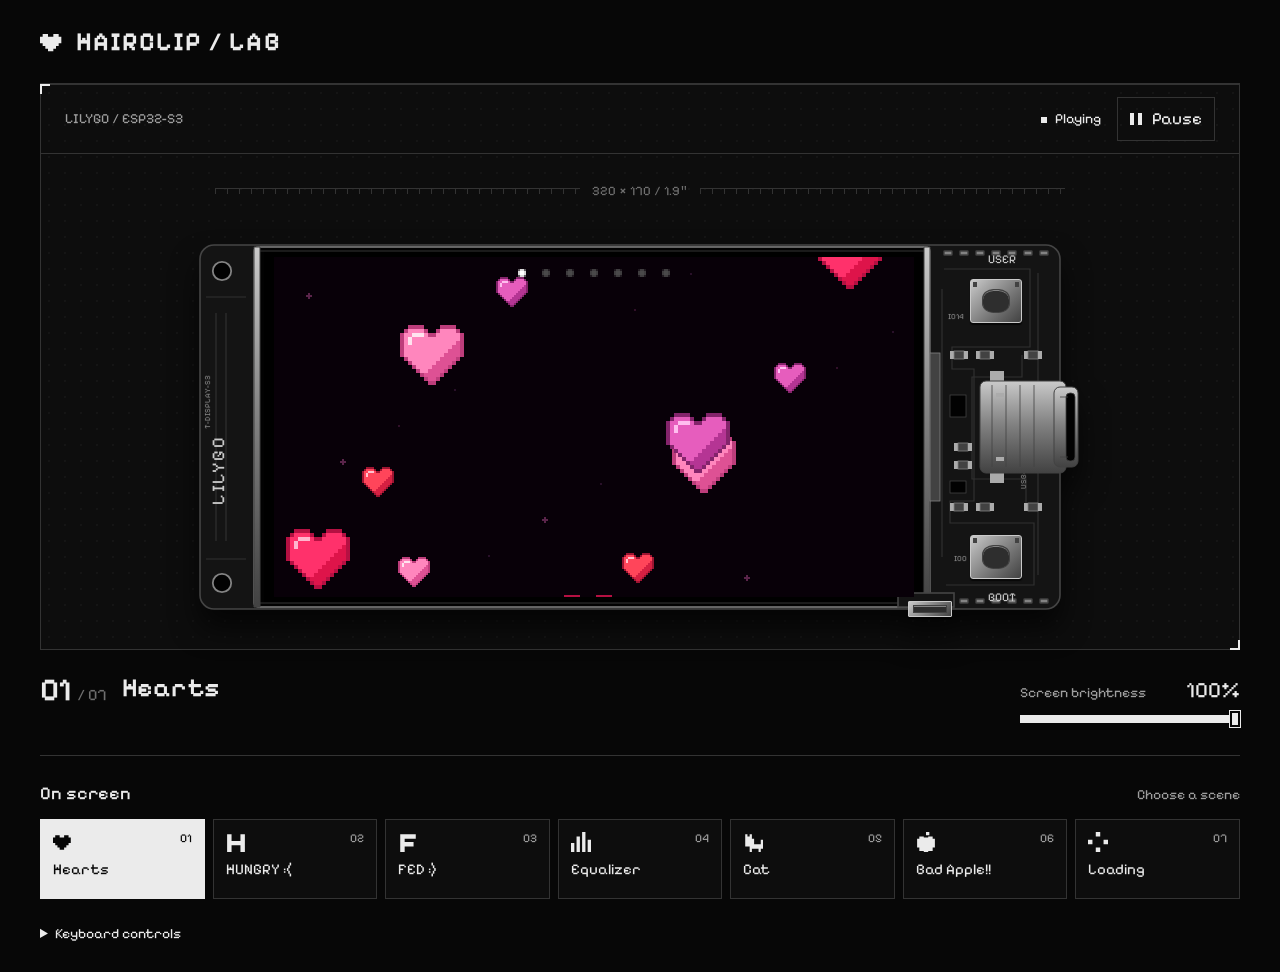
==== commit 0c13fa72: "Replace cat scene with white pixel cat GIF animation" ====
--- a/preview.html
+++ b/preview.html
@@ -282,7 +282,7 @@
       }
 
       // BEGIN GENERATED ANIMATION ASSETS
-      const animationAssets = {"cat-walk":{"width":152,"height":120,"frames":32,"columns":8,"uri":"[data-uri]"},"floating-hearts":{"width":44,"height":44,"frames":32,"columns":8,"uri":"[data-uri]"},"bad-apple":{"width":320,"height":170,"frames":93,"columns":8,"uri":"[data-uri]","period":6200}};
+      const animationAssets = {"cat-walk":{"width":225,"height":145,"frames":21,"columns":8,"uri":"[data-uri]","period":1470},"floating-hearts":{"width":44,"height":44,"frames":32,"columns":8,"uri":"[data-uri]"},"bad-apple":{"width":320,"height":170,"frames":93,"columns":8,"uri":"[data-uri]